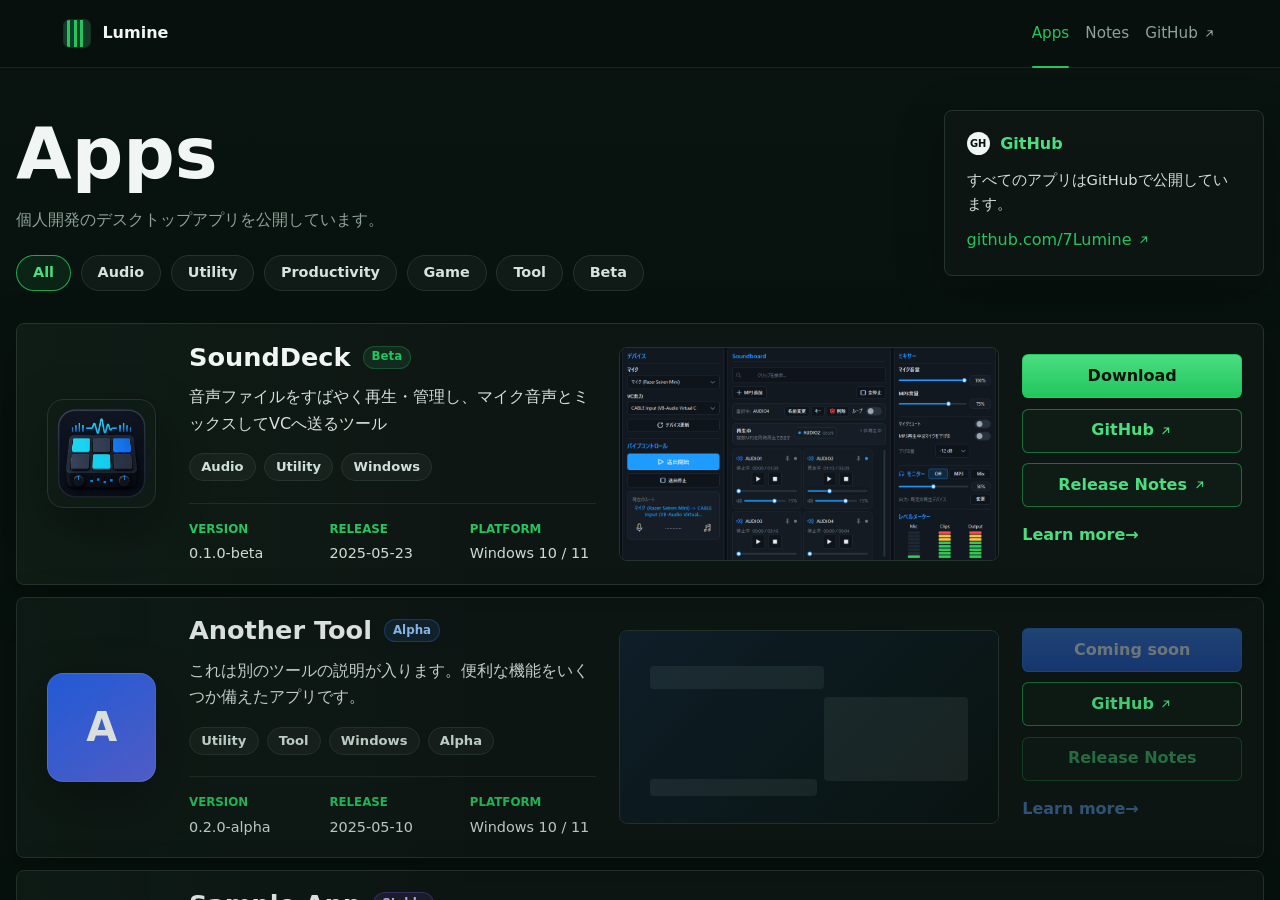
==== index.html @ 0c5cd82e "Build apps distribution page" ====
<!doctype html>
<html lang="ja">

<head>
  <meta charset="utf-8">
  <meta name="viewport" content="width=device-width, initial-scale=1">
  <meta http-equiv="refresh" content="0; url=apps/">
  <title>Lumine</title>
  <link rel="stylesheet" href="assets/css/styles.css">
</head>

<body>
  <main class="redirect-page">
    <p><a href="apps/">Appsへ移動</a></p>
  </main>
</body>

</html>
---- assets/css/styles.css ----
:root {
  color-scheme: dark;
  --background: #07110d;
  --surface: #0f1714;
  --elevated: #131d19;
  --border: #24342d;
  --text: #f1f5f3;
  --muted: #8fa39a;
  --accent: #22c55e;
  --accentHover: #4ade80;
  --warning: #facc15;
  --blue: #3b82f6;
  --purple: #8b5cf6;
  --bg: var(--background);
  --bg-soft: var(--surface);
  --panel: var(--elevated);
  --panel-strong: #17241f;
  --line: var(--border);
  --line-soft: #182821;
  --subtle: #75877f;
  --accent-soft: #163a28;
  --accent-strong: var(--accent);
  --shadow: 0 20px 80px rgba(0, 0, 0, 0.34);
  font-family: Inter, ui-sans-serif, system-ui, -apple-system, BlinkMacSystemFont, "Segoe UI", sans-serif;
}

* {
  box-sizing: border-box;
}

html {
  background: var(--bg);
}

body {
  min-height: 100vh;
  margin: 0;
  color: var(--text);
  background: linear-gradient(180deg, #09130f 0%, var(--bg) 22rem);
  line-height: 1.65;
}

a {
  color: var(--accent);
  text-decoration: none;
}

a:hover {
  text-decoration: underline;
}

img {
  max-width: 100%;
}

.site-header {
  position: sticky;
  top: 0;
  z-index: 20;
  display: flex;
  align-items: center;
  justify-content: space-between;
  gap: 1.5rem;
  min-height: 4.25rem;
  padding: 0 5vw;
  border-bottom: 1px solid var(--line-soft);
  background: rgba(7, 17, 13, 0.88);
  backdrop-filter: blur(18px);
}

.brand {
  display: inline-flex;
  align-items: center;
  gap: 0.75rem;
  color: var(--text);
  font-weight: 750;
  letter-spacing: 0;
}

.brand:hover {
  text-decoration: none;
}

.brand-mark {
  width: 1.65rem;
  height: 1.65rem;
  border-radius: 0.35rem;
  background:
    linear-gradient(90deg, transparent 0 12%, var(--accent) 12% 24%, transparent 24% 38%, var(--accent) 38% 50%, transparent 50% 62%, var(--accent) 62% 74%, transparent 74%),
    var(--accent-soft);
  box-shadow: 0 0 0 1px rgba(52, 210, 123, 0.18);
}

.site-nav {
  display: flex;
  align-items: center;
  gap: 1rem;
  color: var(--muted);
}

.site-nav a {
  position: relative;
  display: inline-flex;
  align-items: center;
  min-height: 2.5rem;
  color: var(--muted);
  font-size: 0.95rem;
}

.site-nav a[aria-current="page"]::after {
  position: absolute;
  right: 0;
  bottom: -0.9rem;
  left: 0;
  height: 2px;
  border-radius: 999px;
  background: var(--accent);
  content: "";
}

.site-nav a[aria-current="page"],
.site-nav a:hover {
  color: var(--accent);
  text-decoration: none;
}

.external-link,
.list-button {
  gap: 0.35em;
}

.external-link-icon {
  width: 0.85em;
  height: 0.85em;
  flex: 0 0 auto;
  color: currentColor;
  vertical-align: -0.08em;
}

.page-shell {
  width: min(1280px, calc(100% - 2rem));
  margin: 0 auto;
  padding: 2.6rem 0 3rem;
}

.redirect-page {
  display: grid;
  min-height: 100vh;
  place-items: center;
}

.back-link {
  display: inline-flex;
  margin-bottom: 1.5rem;
  font-size: 0.95rem;
}

.back-link::before {
  content: "<";
  margin-right: 0.45rem;
}

.page-heading {
  max-width: 44rem;
  margin-bottom: 1.75rem;
}

.eyebrow {
  margin: 0 0 0.35rem;
  color: var(--accent);
  font-size: 0.82rem;
  font-weight: 700;
  letter-spacing: 0.04em;
  text-transform: uppercase;
}

h1,
h2,
h3 {
  margin: 0;
  line-height: 1.2;
  letter-spacing: 0;
}

.page-heading h1,
.app-hero h1 {
  font-size: clamp(2.1rem, 5vw, 4rem);
  font-weight: 820;
}

.page-heading p {
  margin: 0.7rem 0 0;
  color: var(--muted);
}

.apps-top {
  display: grid;
  grid-template-columns: minmax(0, 1fr) minmax(260px, 320px);
  gap: 2rem;
  align-items: start;
  margin-bottom: 2rem;
}

.apps-heading {
  margin-bottom: 0;
}

.apps-heading h1 {
  font-size: clamp(2.8rem, 6vw, 4.5rem);
}

.filter-row {
  display: flex;
  flex-wrap: wrap;
  gap: 0.6rem;
  margin-top: 1.35rem;
}

.filter-button {
  min-height: 2.25rem;
  padding: 0 1rem;
  border: 1px solid var(--border);
  border-radius: 999px;
  color: #d7e2dd;
  background: rgba(19, 29, 25, 0.78);
  font: inherit;
  font-size: 0.9rem;
  font-weight: 650;
  cursor: pointer;
}

.filter-button:hover,
.filter-button.is-active {
  border-color: rgba(34, 197, 94, 0.82);
  color: var(--accentHover);
  background: rgba(34, 197, 94, 0.1);
}

.github-card {
  border: 1px solid var(--border);
  border-radius: 0.5rem;
  padding: 1.35rem;
  background: rgba(15, 23, 20, 0.76);
  box-shadow: 0 14px 50px rgba(0, 0, 0, 0.22);
}

.github-card h2 {
  display: flex;
  align-items: center;
  gap: 0.65rem;
  color: var(--accentHover);
  font-size: 1rem;
}

.github-card p {
  margin: 0.8rem 0 0.65rem;
  color: #d4dfda;
  font-size: 0.92rem;
}

.card-icon {
  display: inline-grid;
  width: 1.45rem;
  height: 1.45rem;
  place-items: center;
  border-radius: 999px;
  color: #07110d;
  background: var(--text);
  font-size: 0.62rem;
  font-weight: 850;
}

.apps-list {
  display: grid;
  gap: 0.75rem;
}

.app-list-card {
  display: grid;
  grid-template-columns: 128px minmax(280px, 1fr) minmax(260px, 380px) 220px;
  gap: 1.45rem;
  align-items: center;
  min-height: 14.5rem;
  padding: 1.1rem 1.3rem;
  border: 1px solid var(--border);
  border-radius: 0.5rem;
  background:
    linear-gradient(90deg, rgba(34, 197, 94, 0.035), transparent 38%),
    rgba(15, 23, 20, 0.9);
  box-shadow: 0 14px 50px rgba(0, 0, 0, 0.22);
}

.app-list-card:hover {
  border-color: rgba(34, 197, 94, 0.4);
}

.app-list-card:not(.is-featured) {
  opacity: 0.9;
}

.list-icon {
  display: flex;
  align-items: center;
  justify-content: center;
}

.list-icon img,
.app-icon-fallback {
  display: grid;
  width: 6.8rem;
  aspect-ratio: 1;
  place-items: center;
  border: 1px solid rgba(255, 255, 255, 0.1);
  border-radius: 1rem;
  box-shadow: 0 18px 52px rgba(0, 0, 0, 0.32);
}

.app-icon-fallback {
  color: var(--text);
  background: linear-gradient(145deg, #1c2b25, #44524c);
  font-size: 2.5rem;
  font-weight: 800;
}

.app-icon-fallback.blue {
  background: linear-gradient(145deg, #2563eb, #5865d9);
}

.app-icon-fallback.purple {
  background: linear-gradient(145deg, #7c3aed, #9259c9);
}

.list-copy {
  min-width: 0;
}

.list-title-row {
  display: flex;
  flex-wrap: wrap;
  gap: 0.75rem;
  align-items: center;
}

.list-title-row h2 {
  font-size: clamp(1.45rem, 2vw, 1.95rem);
  font-weight: 820;
}

.list-copy p {
  max-width: 34rem;
  margin: 0.75rem 0 0;
  color: #d8e1dd;
  font-size: 1rem;
}

.list-meta {
  display: grid;
  grid-template-columns: repeat(3, minmax(0, 1fr));
  gap: 0.9rem;
  margin: 1.35rem 0 0;
  padding-top: 1rem;
  border-top: 1px solid rgba(36, 52, 45, 0.72);
}

.list-meta div {
  min-width: 0;
}

.list-meta dt {
  color: var(--accent);
  font-size: 0.74rem;
  font-weight: 780;
  text-transform: uppercase;
}

.list-meta dd {
  margin: 0.18rem 0 0;
  overflow-wrap: anywhere;
  color: #cddbd5;
  font-size: 0.9rem;
}

.list-preview {
  min-width: 0;
  margin: 0;
  overflow: hidden;
  border: 1px solid var(--border);
  border-radius: 0.5rem;
  background: #09120f;
}

.list-preview img {
  display: block;
  width: 100%;
  aspect-ratio: 16 / 9;
  object-fit: cover;
}

.preview-placeholder {
  position: relative;
  display: grid;
  min-height: 12rem;
  overflow: hidden;
  background: #0a1411;
}

.preview-placeholder span {
  position: absolute;
  border-radius: 0.25rem;
  background: rgba(143, 163, 154, 0.12);
}

.preview-placeholder span:nth-child(1) {
  top: 18%;
  left: 8%;
  width: 46%;
  height: 12%;
}

.preview-placeholder span:nth-child(2) {
  right: 8%;
  bottom: 22%;
  width: 38%;
  height: 44%;
}

.preview-placeholder span:nth-child(3) {
  bottom: 14%;
  left: 8%;
  width: 44%;
  height: 9%;
}

.preview-placeholder.blue {
  background: linear-gradient(135deg, rgba(59, 130, 246, 0.12), rgba(10, 20, 17, 0.96));
}

.preview-placeholder.purple {
  background: linear-gradient(135deg, rgba(139, 92, 246, 0.14), rgba(10, 20, 17, 0.96));
}

.list-actions {
  display: grid;
  gap: 0.65rem;
}

.list-button,
.learn-link {
  display: inline-flex;
  align-items: center;
  justify-content: center;
  min-height: 2.75rem;
  padding: 0 1rem;
  border-radius: 0.4rem;
  font-weight: 760;
}

.list-button:hover,
.learn-link:hover {
  text-decoration: none;
}

.list-button.download {
  border: 1px solid rgba(34, 197, 94, 0.68);
  color: #06130c;
  background: linear-gradient(180deg, var(--accentHover), var(--accent));
}

.list-button.outline {
  border: 1px solid rgba(34, 197, 94, 0.5);
  color: var(--accentHover);
  background: rgba(34, 197, 94, 0.035);
}

.accent-blue .list-button.download {
  border-color: rgba(59, 130, 246, 0.72);
  color: #eef6ff;
  background: linear-gradient(180deg, #3b82f6, #2563eb);
}

.accent-purple .list-button.download {
  border-color: rgba(139, 92, 246, 0.72);
  color: #faf7ff;
  background: linear-gradient(180deg, #8b5cf6, #7c3aed);
}

.learn-link {
  justify-content: flex-start;
  min-height: 2.25rem;
  padding: 0;
  color: var(--accentHover);
}

.accent-blue .learn-link {
  color: #60a5fa;
}

.accent-purple .learn-link {
  color: #a78bfa;
}

.is-disabled {
  pointer-events: none;
  opacity: 0.48;
}

.site-footer {
  display: grid;
  grid-template-columns: minmax(0, 1fr) auto 2.3rem;
  gap: 1rem;
  align-items: center;
  min-height: 4.3rem;
  padding: 0 5vw;
  border-top: 1px solid var(--line-soft);
  color: #bdcbc5;
  background: rgba(15, 23, 20, 0.82);
}

.site-footer p {
  margin: 0;
  font-size: 0.88rem;
}

.site-footer nav {
  display: flex;
  flex-wrap: wrap;
  gap: 2.4rem;
}

.site-footer a {
  color: #c9d7d1;
  font-size: 0.9rem;
}

.top-button {
  display: grid;
  width: 2.25rem;
  aspect-ratio: 1;
  place-items: center;
  border: 1px solid var(--border);
  border-radius: 0.4rem;
  color: var(--muted);
}

.app-hero {
  display: grid;
  grid-template-columns: minmax(0, 0.95fr) minmax(260px, 0.8fr);
  gap: 2rem;
  align-items: center;
  margin-bottom: 2rem;
}

.hero-copy {
  min-width: 0;
}

.hero-title-row {
  display: flex;
  align-items: center;
  gap: 1rem;
}

.app-icon {
  width: clamp(4.5rem, 12vw, 6.5rem);
  aspect-ratio: 1;
  border-radius: 1.3rem;
  border: 1px solid rgba(255, 255, 255, 0.1);
  box-shadow: var(--shadow);
}

.hero-summary {
  max-width: 38rem;
  margin: 1rem 0 0;
  color: #d4dfda;
  font-size: 1.12rem;
}

.tag-list,
.mini-tags {
  display: flex;
  flex-wrap: wrap;
  gap: 0.5rem;
  margin-top: 1rem;
}

.tag-list span,
.mini-tags span,
.status-pill {
  display: inline-flex;
  align-items: center;
  min-height: 1.75rem;
  padding: 0 0.7rem;
  border: 1px solid var(--line);
  border-radius: 999px;
  color: #cfe0d8;
  background: rgba(255, 255, 255, 0.04);
  font-size: 0.82rem;
  font-weight: 650;
}

.accent-blue .status-pill {
  border-color: rgba(59, 130, 246, 0.28);
  color: #93c5fd;
  background: rgba(59, 130, 246, 0.12);
}

.accent-purple .status-pill {
  border-color: rgba(139, 92, 246, 0.28);
  color: #c4b5fd;
  background: rgba(139, 92, 246, 0.12);
}

.status-pill {
  min-height: 1.45rem;
  padding: 0 0.5rem;
  border-color: rgba(52, 210, 123, 0.24);
  color: var(--accent);
  background: rgba(52, 210, 123, 0.1);
  font-size: 0.74rem;
}

.button-row {
  display: flex;
  flex-wrap: wrap;
  gap: 0.7rem;
  margin-top: 1.55rem;
}

.button {
  display: inline-flex;
  align-items: center;
  justify-content: center;
  min-height: 2.9rem;
  padding: 0 1rem;
  border: 1px solid var(--line);
  border-radius: 0.45rem;
  color: var(--text);
  font-weight: 750;
}

.button:hover {
  text-decoration: none;
}

.button.primary {
  border-color: rgba(52, 210, 123, 0.55);
  color: #04150d;
  background: linear-gradient(180deg, #49de85, var(--accent-strong));
}

.button.secondary {
  border-color: rgba(52, 210, 123, 0.46);
  color: var(--accent);
  background: rgba(52, 210, 123, 0.04);
}

.button.full {
  width: 100%;
  margin-top: 1.2rem;
}

.screenshot-frame {
  margin: 0;
  border: 1px solid var(--line);
  border-radius: 0.65rem;
  overflow: hidden;
  background: #0a0e0d;
  box-shadow: var(--shadow);
}

.screenshot-frame img {
  display: block;
  width: 100%;
  aspect-ratio: 16 / 10;
  object-fit: cover;
}

.content-layout {
  display: grid;
  grid-template-columns: minmax(0, 1fr) minmax(260px, 330px);
  gap: 1.5rem;
  align-items: start;
}

.markdown-panel,
.info-card,
.notice-card,
.related-section {
  border: 1px solid var(--line);
  border-radius: 0.5rem;
  background: rgba(21, 29, 28, 0.78);
  box-shadow: 0 12px 40px rgba(0, 0, 0, 0.18);
}

.markdown-panel {
  min-width: 0;
  padding: clamp(1.1rem, 3vw, 1.65rem);
}

.side-column {
  display: grid;
  gap: 1rem;
}

.info-card,
.notice-card,
.related-section {
  padding: 1.15rem;
}

.info-card h2,
.notice-card h2,
.section-heading h2 {
  font-size: 1.05rem;
}

.download-facts {
  display: grid;
  gap: 0.9rem;
  margin: 1.15rem 0 0;
}

.download-facts div {
  display: grid;
  grid-template-columns: 6.8rem minmax(0, 1fr);
  gap: 0.75rem;
  align-items: start;
}

.download-facts dt {
  color: var(--subtle);
  font-size: 0.88rem;
}

.download-facts dd {
  min-width: 0;
  margin: 0;
  overflow-wrap: anywhere;
  color: #e8f1ec;
  font-size: 0.9rem;
}

.notice-card {
  border-color: rgba(52, 210, 123, 0.25);
  background: rgba(19, 48, 34, 0.42);
}

.notice-card p {
  margin: 0.7rem 0 0;
  color: #c9d8d1;
  font-size: 0.92rem;
}

.prose {
  color: #d6e1dc;
}

.prose h1,
.prose h2,
.prose h3,
.prose h4 {
  margin-top: 1.8rem;
  color: var(--text);
}

.prose h1:first-child,
.prose h2:first-child {
  margin-top: 0;
}

.prose h1 {
  font-size: 1.55rem;
}

.prose h2 {
  font-size: 1.3rem;
}

.prose h1::before,
.prose h2::before,
.prose h3::before {
  content: "#";
  margin-right: 0.45rem;
  color: var(--accent);
}

.prose p,
.prose ul,
.prose ol {
  margin: 0.75rem 0 0;
}

.prose li + li {
  margin-top: 0.25rem;
}

.prose code {
  border: 1px solid var(--line);
  border-radius: 0.3rem;
  padding: 0.12rem 0.32rem;
  color: #dff7e9;
  background: #0b1412;
  font-size: 0.9em;
}

.prose pre {
  overflow-x: auto;
  margin: 1rem 0 0;
  border: 1px solid var(--line);
  border-radius: 0.55rem;
  padding: 1rem;
  background: #08100e;
}

.prose pre code {
  border: 0;
  padding: 0;
  background: transparent;
}

.table-wrap {
  width: 100%;
  margin-top: 1rem;
  overflow-x: auto;
}

.prose table {
  width: 100%;
  min-width: 26rem;
  border-collapse: collapse;
  font-size: 0.95rem;
}

.prose th,
.prose td {
  border: 1px solid var(--line);
  padding: 0.65rem 0.75rem;
  text-align: left;
}

.prose th {
  color: var(--text);
  background: rgba(255, 255, 255, 0.04);
}

.related-section {
  margin-top: 1.5rem;
}

.section-heading {
  display: flex;
  align-items: center;
  justify-content: space-between;
  gap: 1rem;
  margin-bottom: 1rem;
}

.apps-grid {
  display: grid;
  grid-template-columns: repeat(auto-fit, minmax(min(100%, 19rem), 1fr));
  gap: 1rem;
}

.apps-grid.compact {
  grid-template-columns: repeat(auto-fit, minmax(min(100%, 16rem), 1fr));
}

.app-card {
  display: grid;
  grid-template-columns: 3.5rem minmax(0, 1fr);
  gap: 1rem;
  min-height: 8.5rem;
  padding: 1rem;
  border: 1px solid var(--line);
  border-radius: 0.65rem;
  color: var(--text);
  background: rgba(21, 29, 28, 0.72);
}

.app-card:hover {
  border-color: rgba(52, 210, 123, 0.45);
  text-decoration: none;
  background: rgba(25, 37, 34, 0.92);
}

.app-card img,
.app-card .app-icon-fallback {
  width: 3.5rem;
  aspect-ratio: 1;
  border-radius: 0.7rem;
}

.card-title-row {
  display: flex;
  align-items: center;
  justify-content: space-between;
  gap: 0.6rem;
}

.card-title-row h2 {
  min-width: 0;
  font-size: 1rem;
}

.app-card p {
  margin: 0.45rem 0 0;
  color: var(--muted);
  font-size: 0.9rem;
}

.empty-note,
.load-error {
  margin: 0;
  color: var(--muted);
}

@media (max-width: 780px) {
  .site-header {
    position: static;
    flex-direction: column;
    align-items: flex-start;
    padding-block: 0.9rem;
  }

  .site-nav {
    width: 100%;
    justify-content: space-between;
  }

  .app-hero,
  .content-layout {
    grid-template-columns: 1fr;
  }

  .hero-title-row {
    align-items: flex-start;
  }

  .button-row {
    display: grid;
    grid-template-columns: 1fr;
  }

  .download-facts div {
    grid-template-columns: 1fr;
    gap: 0.15rem;
  }
}

@media (max-width: 1080px) {
  .app-list-card {
    grid-template-columns: 104px minmax(0, 1fr);
  }

  .list-icon {
    align-self: start;
  }

  .list-icon img,
  .app-icon-fallback {
    width: 5.7rem;
  }

  .list-preview,
  .list-actions {
    grid-column: 1 / -1;
  }

  .list-actions {
    grid-template-columns: repeat(4, minmax(0, 1fr));
    align-items: center;
  }

  .learn-link {
    justify-content: center;
  }
}

@media (max-width: 820px) {
  .apps-top {
    grid-template-columns: 1fr;
    gap: 1rem;
  }

  .github-card {
    padding: 1rem;
  }
}

@media (max-width: 640px) {
  .app-list-card {
    grid-template-columns: 1fr;
    gap: 1rem;
    padding: 1rem;
  }

  .list-icon {
    justify-content: flex-start;
  }

  .list-icon img,
  .app-icon-fallback {
    width: 5.25rem;
    border-radius: 0.85rem;
  }

  .list-preview,
  .list-actions {
    grid-column: auto;
  }

  .list-meta {
    grid-template-columns: 1fr;
    gap: 0.55rem;
  }

  .list-actions {
    grid-template-columns: 1fr;
  }

  .site-footer {
    grid-template-columns: 1fr auto;
    padding-block: 1rem;
  }

  .site-footer nav {
    order: 3;
    grid-column: 1 / -1;
    gap: 1.25rem;
  }
}

@media (max-width: 430px) {
  .page-shell {
    width: min(100% - 1rem, 1180px);
    padding-top: 1.3rem;
  }

  .markdown-panel,
  .info-card,
  .notice-card,
  .related-section,
  .app-card {
    border-radius: 0.5rem;
  }

  .app-card {
    grid-template-columns: 3rem minmax(0, 1fr);
  }

  .app-card img,
  .app-card .app-icon-fallback {
    width: 3rem;
  }
}
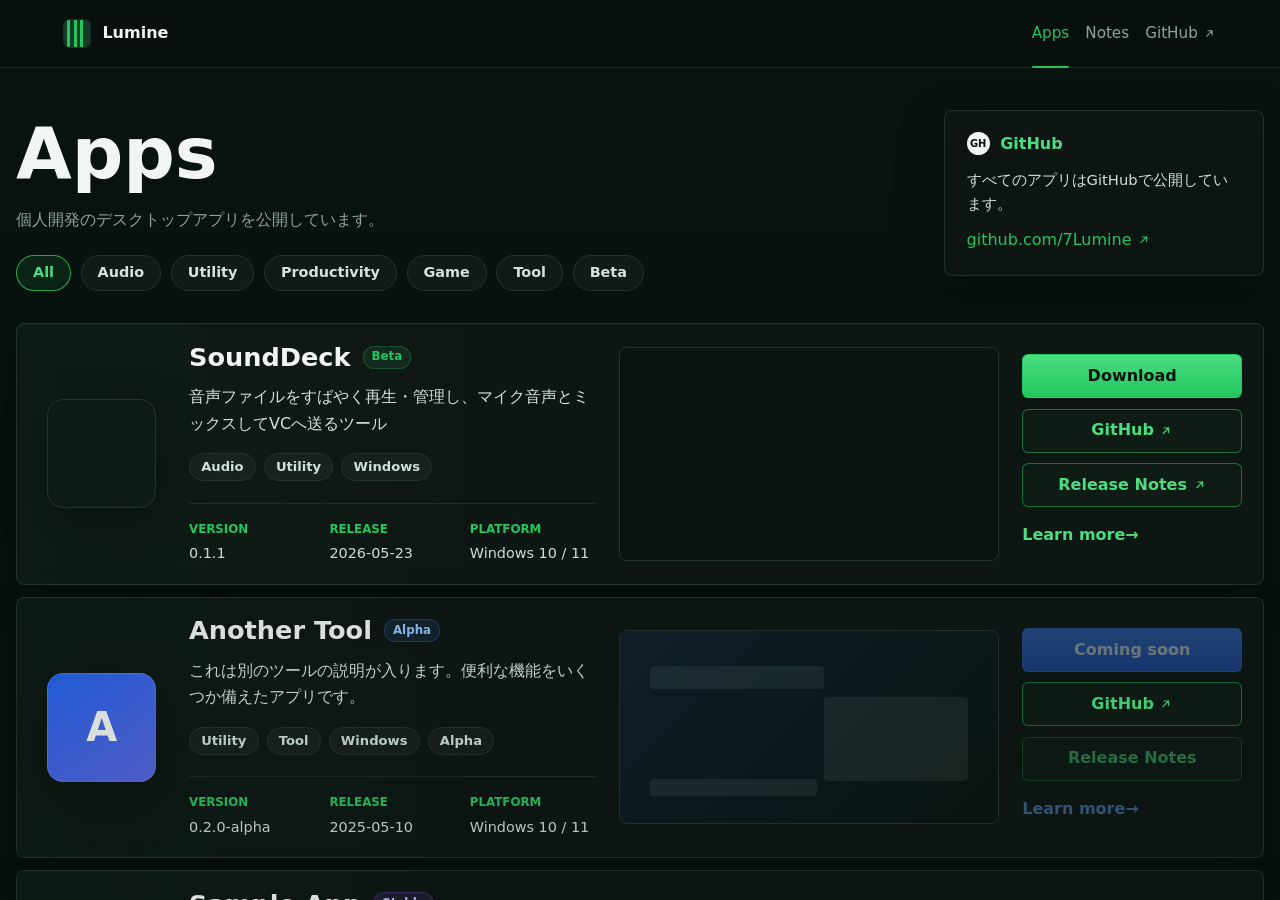
==== commit 40bfa71f: "Fix app detail content loading" ====
--- a/index.html
+++ b/index.html
@@ -6,7 +6,7 @@
   <meta name="viewport" content="width=device-width, initial-scale=1">
   <meta http-equiv="refresh" content="0; url=apps/">
   <title>Lumine</title>
-  <link rel="stylesheet" href="assets/css/styles.css">
+    <link rel="stylesheet" href="assets/css/styles.css?v=20260523-2">
 </head>
 
 <body>
@@ -15,4 +15,4 @@
   </main>
 </body>
 
-</html>+</html>
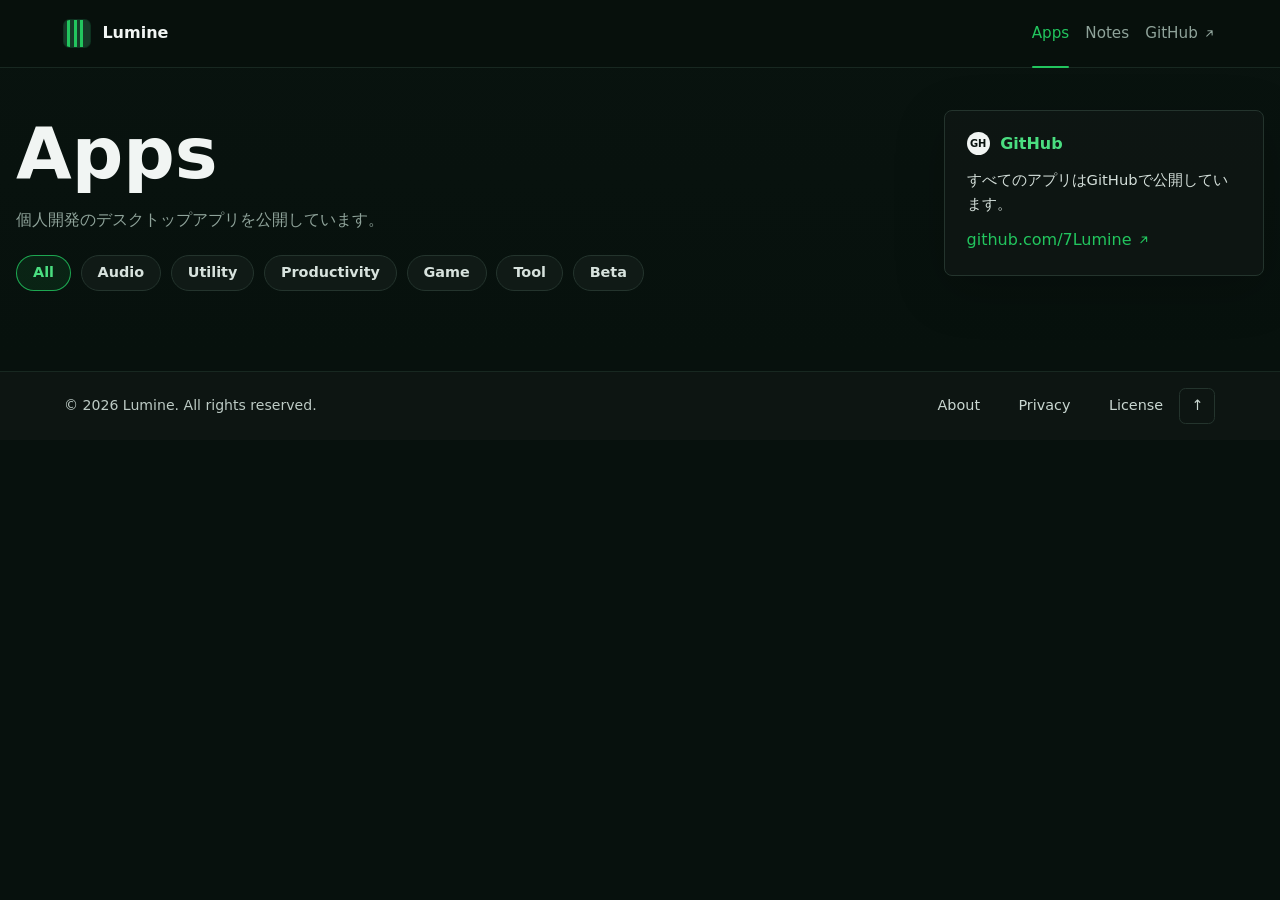
==== commit 9581c711: "Fix branding and markdown delivery" ====
--- a/index.html
+++ b/index.html
@@ -6,7 +6,7 @@
   <meta name="viewport" content="width=device-width, initial-scale=1">
   <meta http-equiv="refresh" content="0; url=apps/">
   <title>Lumine</title>
-    <link rel="stylesheet" href="assets/css/styles.css?v=20260523-2">
+    <link rel="stylesheet" href="assets/css/styles.css?v=20260523-3">
 </head>
 
 <body>
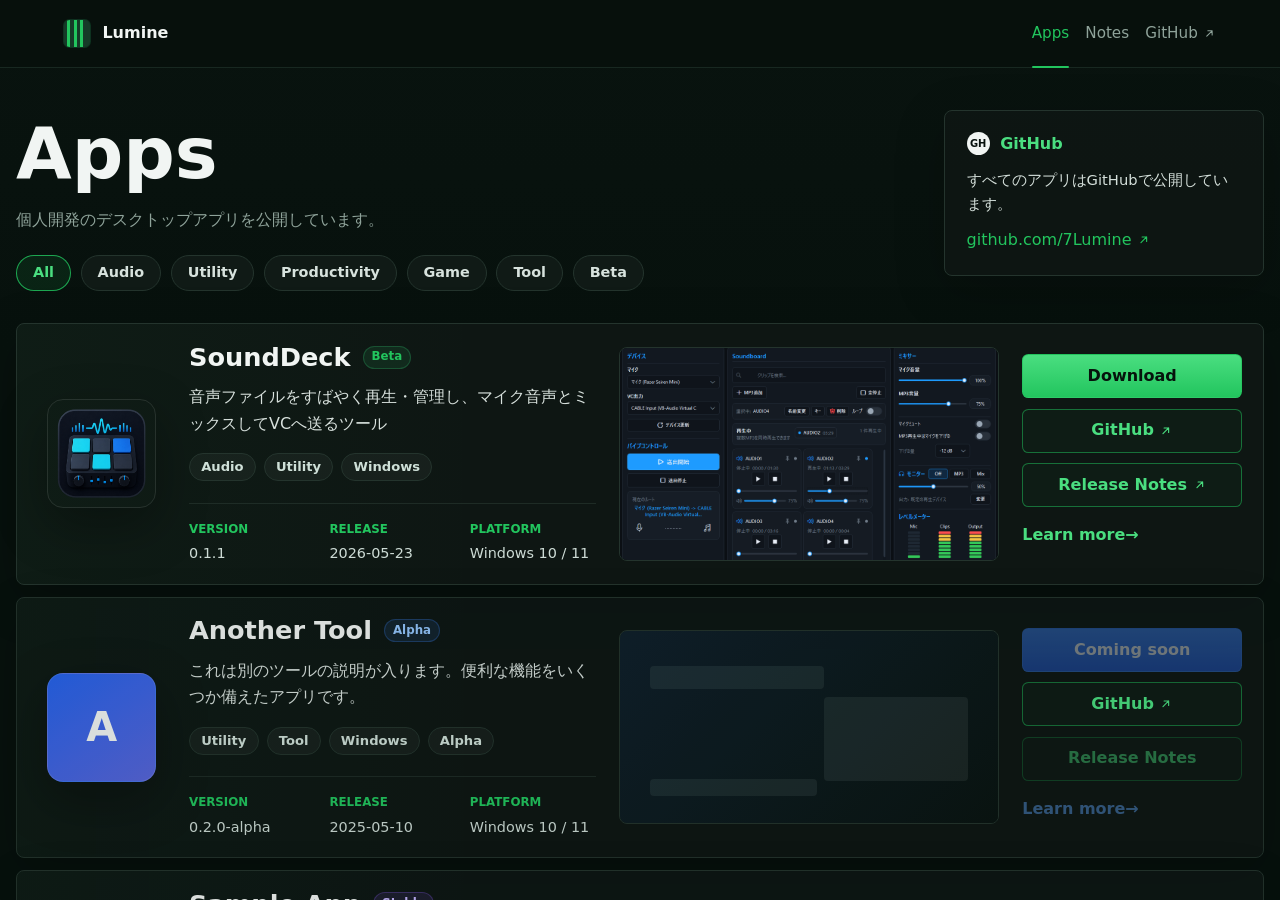
==== commit 3fe1a468: "Sync app data from GitHub releases" ====
--- a/index.html
+++ b/index.html
@@ -6,7 +6,7 @@
   <meta name="viewport" content="width=device-width, initial-scale=1">
   <meta http-equiv="refresh" content="0; url=apps/">
   <title>Lumine</title>
-    <link rel="stylesheet" href="assets/css/styles.css?v=20260523-3">
+    <link rel="stylesheet" href="assets/css/styles.css?v=20260523-4">
 </head>
 
 <body>
